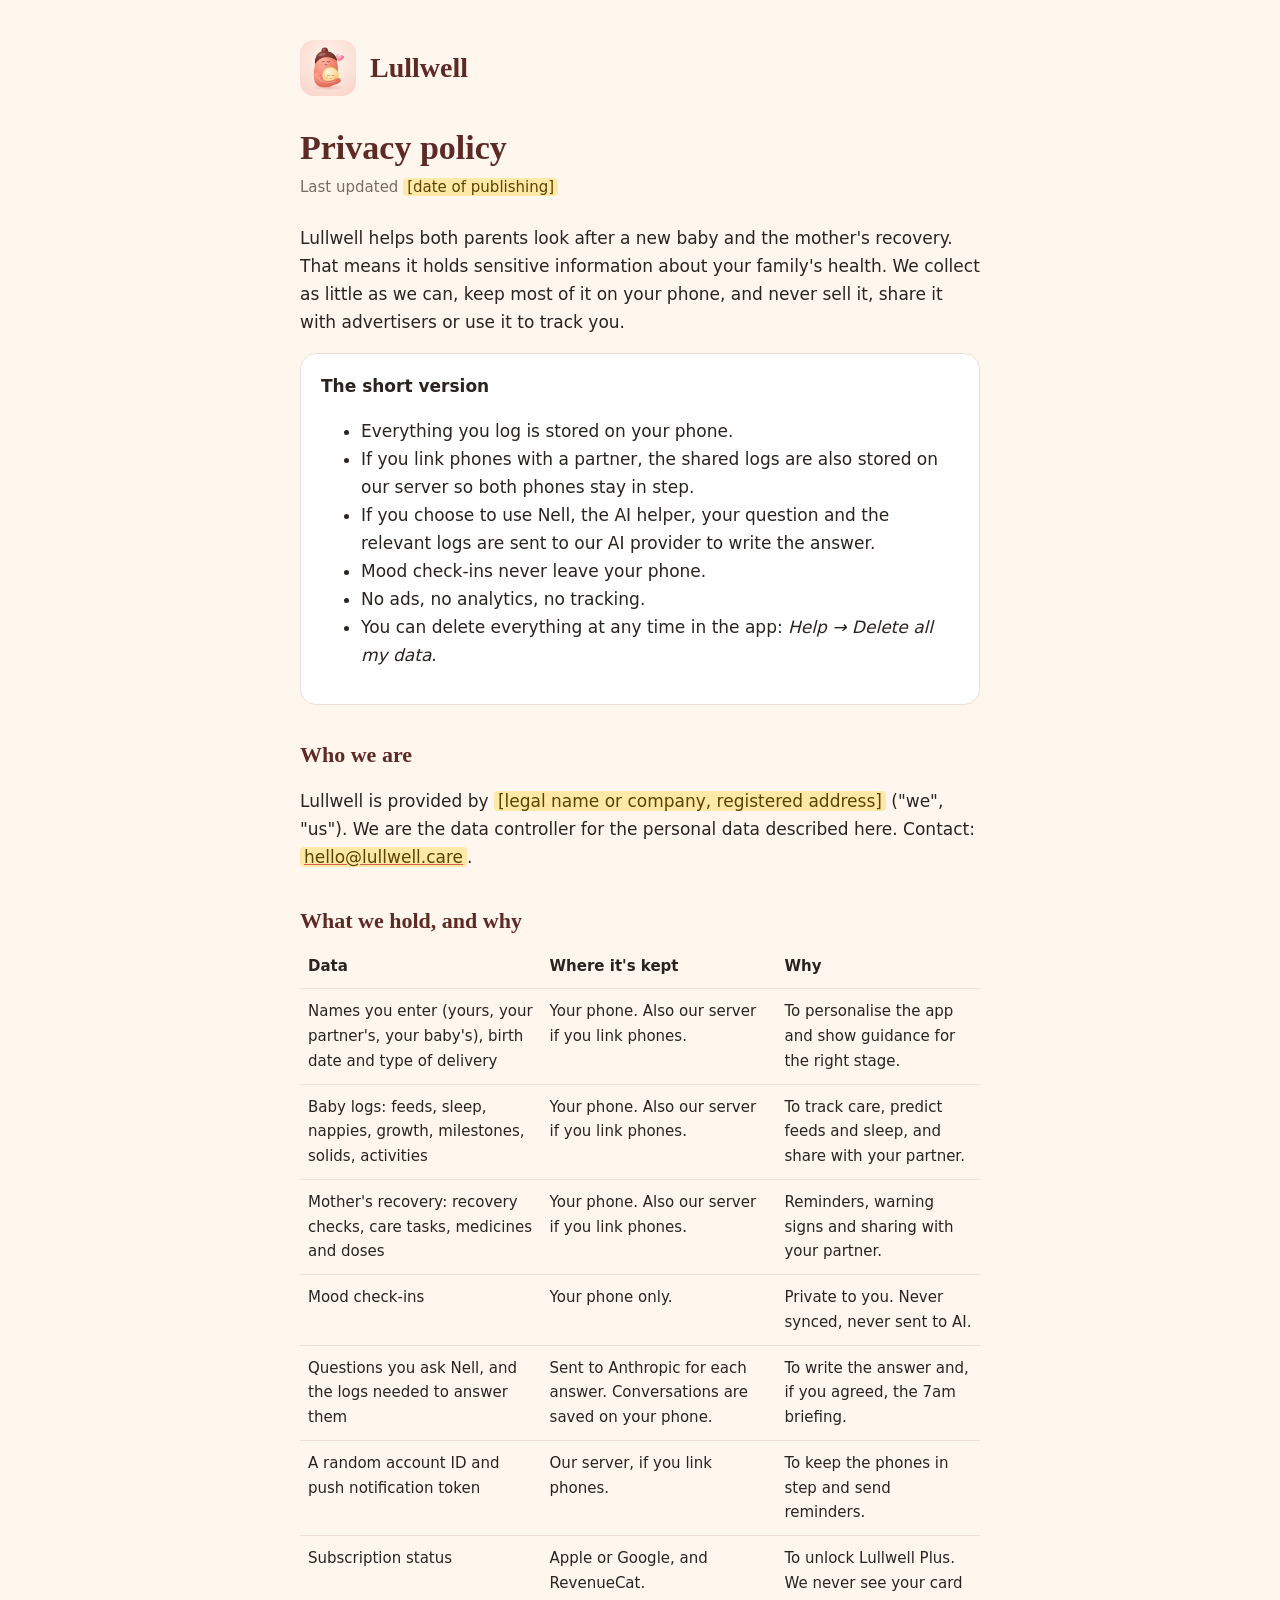
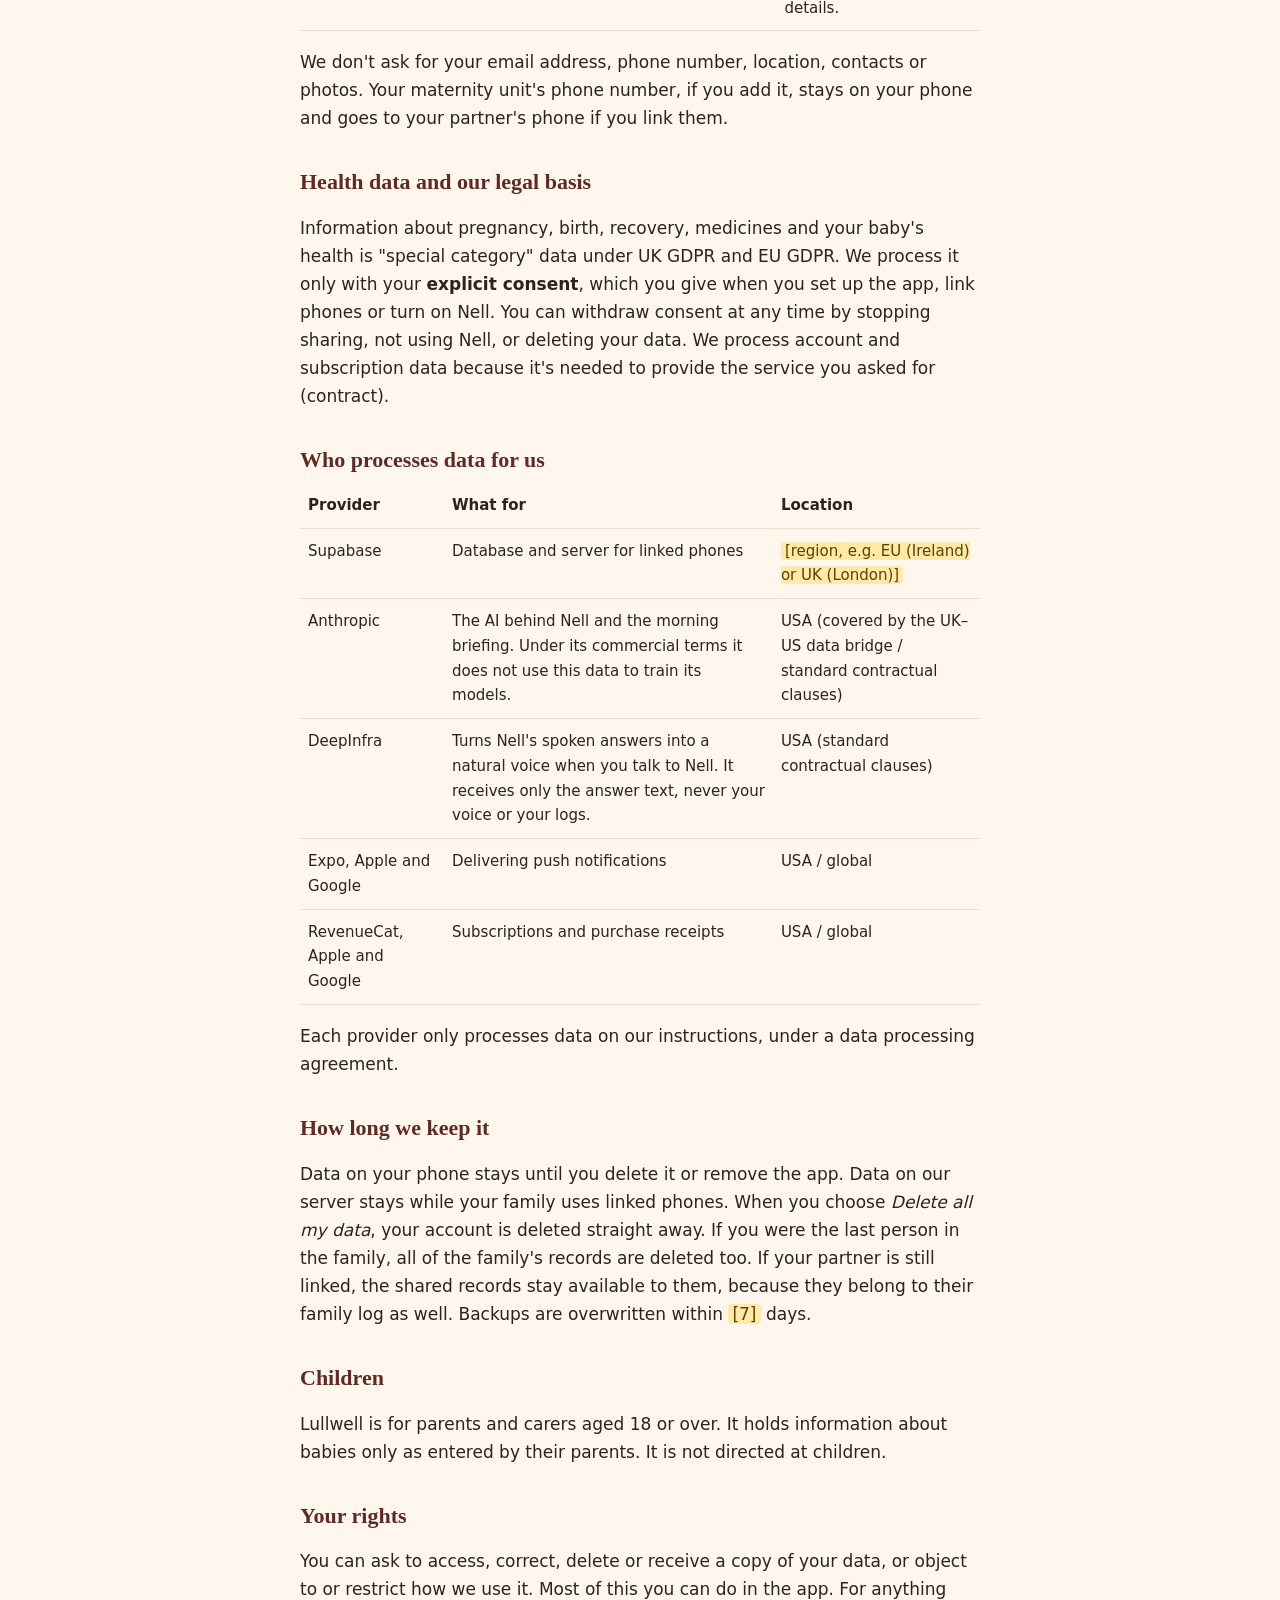
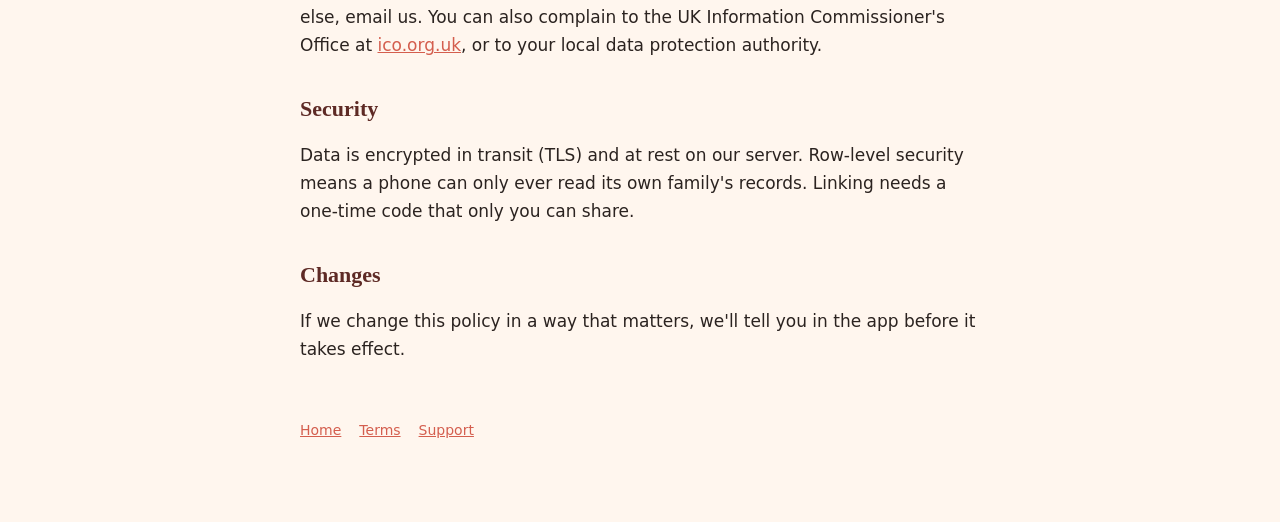
==== privacy.html @ 4de06dbb "Lullwell website" ====
<!doctype html>
<html lang="en-GB">
<head>
<meta charset="utf-8"><meta name="viewport" content="width=device-width, initial-scale=1">
<title>Privacy policy · Lullwell</title>
<link rel="icon" href="favicon.png"><link rel="stylesheet" href="style.css">
</head>
<body><main>
<header><img src="icon.png" alt=""><a href="./">Lullwell</a></header>
<h1>Privacy policy</h1>
<p class="meta">Last updated <span class="todo">[date of publishing]</span></p>

<p>Lullwell helps both parents look after a new baby and the mother's recovery. That means it holds sensitive information about your family's health. We collect as little as we can, keep most of it on your phone, and never sell it, share it with advertisers or use it to track you.</p>

<div class="card"><strong>The short version</strong>
<ul>
<li>Everything you log is stored on your phone.</li>
<li>If you link phones with a partner, the shared logs are also stored on our server so both phones stay in step.</li>
<li>If you choose to use Nell, the AI helper, your question and the relevant logs are sent to our AI provider to write the answer.</li>
<li>Mood check-ins never leave your phone.</li>
<li>No ads, no analytics, no tracking.</li>
<li>You can delete everything at any time in the app: <em>Help → Delete all my data</em>.</li>
</ul></div>

<h2>Who we are</h2>
<p>Lullwell is provided by <span class="todo">[legal name or company, registered address]</span> ("we", "us"). We are the data controller for the personal data described here. Contact: <a href="mailto:hello@lullwell.care"><span class="todo">hello@lullwell.care</span></a>.</p>

<h2>What we hold, and why</h2>
<table>
<tr><th>Data</th><th>Where it's kept</th><th>Why</th></tr>
<tr><td>Names you enter (yours, your partner's, your baby's), birth date and type of delivery</td><td>Your phone. Also our server if you link phones.</td><td>To personalise the app and show guidance for the right stage.</td></tr>
<tr><td>Baby logs: feeds, sleep, nappies, growth, milestones, solids, activities</td><td>Your phone. Also our server if you link phones.</td><td>To track care, predict feeds and sleep, and share with your partner.</td></tr>
<tr><td>Mother's recovery: recovery checks, care tasks, medicines and doses</td><td>Your phone. Also our server if you link phones.</td><td>Reminders, warning signs and sharing with your partner.</td></tr>
<tr><td>Mood check-ins</td><td>Your phone only.</td><td>Private to you. Never synced, never sent to AI.</td></tr>
<tr><td>Questions you ask Nell, and the logs needed to answer them</td><td>Sent to Anthropic for each answer. Conversations are saved on your phone.</td><td>To write the answer and, if you agreed, the 7am briefing.</td></tr>
<tr><td>A random account ID and push notification token</td><td>Our server, if you link phones.</td><td>To keep the phones in step and send reminders.</td></tr>
<tr><td>Subscription status</td><td>Apple or Google, and RevenueCat.</td><td>To unlock Lullwell Plus. We never see your card details.</td></tr>
</table>
<p>We don't ask for your email address, phone number, location, contacts or photos. Your maternity unit's phone number, if you add it, stays on your phone and goes to your partner's phone if you link them.</p>

<h2>Health data and our legal basis</h2>
<p>Information about pregnancy, birth, recovery, medicines and your baby's health is "special category" data under UK GDPR and EU GDPR. We process it only with your <strong>explicit consent</strong>, which you give when you set up the app, link phones or turn on Nell. You can withdraw consent at any time by stopping sharing, not using Nell, or deleting your data. We process account and subscription data because it's needed to provide the service you asked for (contract).</p>

<h2>Who processes data for us</h2>
<table>
<tr><th>Provider</th><th>What for</th><th>Location</th></tr>
<tr><td>Supabase</td><td>Database and server for linked phones</td><td><span class="todo">[region, e.g. EU (Ireland) or UK (London)]</span></td></tr>
<tr><td>Anthropic</td><td>The AI behind Nell and the morning briefing. Under its commercial terms it does not use this data to train its models.</td><td>USA (covered by the UK–US data bridge / standard contractual clauses)</td></tr>
<tr><td>DeepInfra</td><td>Turns Nell's spoken answers into a natural voice when you talk to Nell. It receives only the answer text, never your voice or your logs.</td><td>USA (standard contractual clauses)</td></tr>
<tr><td>Expo, Apple and Google</td><td>Delivering push notifications</td><td>USA / global</td></tr>
<tr><td>RevenueCat, Apple and Google</td><td>Subscriptions and purchase receipts</td><td>USA / global</td></tr>
</table>
<p>Each provider only processes data on our instructions, under a data processing agreement.</p>

<h2>How long we keep it</h2>
<p>Data on your phone stays until you delete it or remove the app. Data on our server stays while your family uses linked phones. When you choose <em>Delete all my data</em>, your account is deleted straight away. If you were the last person in the family, all of the family's records are deleted too. If your partner is still linked, the shared records stay available to them, because they belong to their family log as well. Backups are overwritten within <span class="todo">[7]</span> days.</p>

<h2>Children</h2>
<p>Lullwell is for parents and carers aged 18 or over. It holds information about babies only as entered by their parents. It is not directed at children.</p>

<h2>Your rights</h2>
<p>You can ask to access, correct, delete or receive a copy of your data, or object to or restrict how we use it. Most of this you can do in the app. For anything else, email us. You can also complain to the UK Information Commissioner's Office at <a href="https://ico.org.uk">ico.org.uk</a>, or to your local data protection authority.</p>

<h2>Security</h2>
<p>Data is encrypted in transit (TLS) and at rest on our server. Row-level security means a phone can only ever read its own family's records. Linking needs a one-time code that only you can share.</p>

<h2>Changes</h2>
<p>If we change this policy in a way that matters, we'll tell you in the app before it takes effect.</p>

<footer><a href="./">Home</a><a href="terms.html">Terms</a><a href="support.html">Support</a></footer>
</main></body>
</html>
---- style.css ----
:root { --bg: #FFF6EE; --ink: #5E2A25; --text: #2B2320; --muted: #7A6A64; --card: #FFFFFF; --line: #F1DDD3; --accent: #D45E4E; }
@media (prefers-color-scheme: dark) { :root { --bg: #16203A; --ink: #F7EEDF; --text: #EDE6DC; --muted: #AEB6C8; --card: #1E2A48; --line: #2B3B5C; --accent: #F2AC86; } }
* { box-sizing: border-box; }
body { margin: 0; background: var(--bg); color: var(--text); font: 17px/1.65 -apple-system, BlinkMacSystemFont, "Segoe UI", Inter, system-ui, sans-serif; }
main { max-width: 720px; margin: 0 auto; padding: 40px 20px 80px; }
header { display: flex; align-items: center; gap: 14px; margin-bottom: 32px; }
header img { width: 56px; height: 56px; border-radius: 14px; }
header a { color: var(--ink); text-decoration: none; font: 600 28px/1 "Fraunces", Georgia, serif; }
h1 { font: 600 34px/1.2 "Fraunces", Georgia, serif; color: var(--ink); margin: 0 0 6px; }
h2 { font: 600 22px/1.3 "Fraunces", Georgia, serif; color: var(--ink); margin: 36px 0 8px; }
.meta { color: var(--muted); font-size: 15px; margin: 0 0 24px; }
.card { background: var(--card); border: 1px solid var(--line); border-radius: 16px; padding: 18px 20px; margin: 16px 0; }
table { width: 100%; border-collapse: collapse; font-size: 15px; }
th, td { text-align: left; vertical-align: top; padding: 10px 8px; border-bottom: 1px solid var(--line); }
a { color: var(--accent); }
.todo { background: #FFE9A8; color: #5A4300; padding: 0 4px; border-radius: 4px; }
footer { margin-top: 56px; color: var(--muted); font-size: 14px; display: flex; gap: 18px; flex-wrap: wrap; }
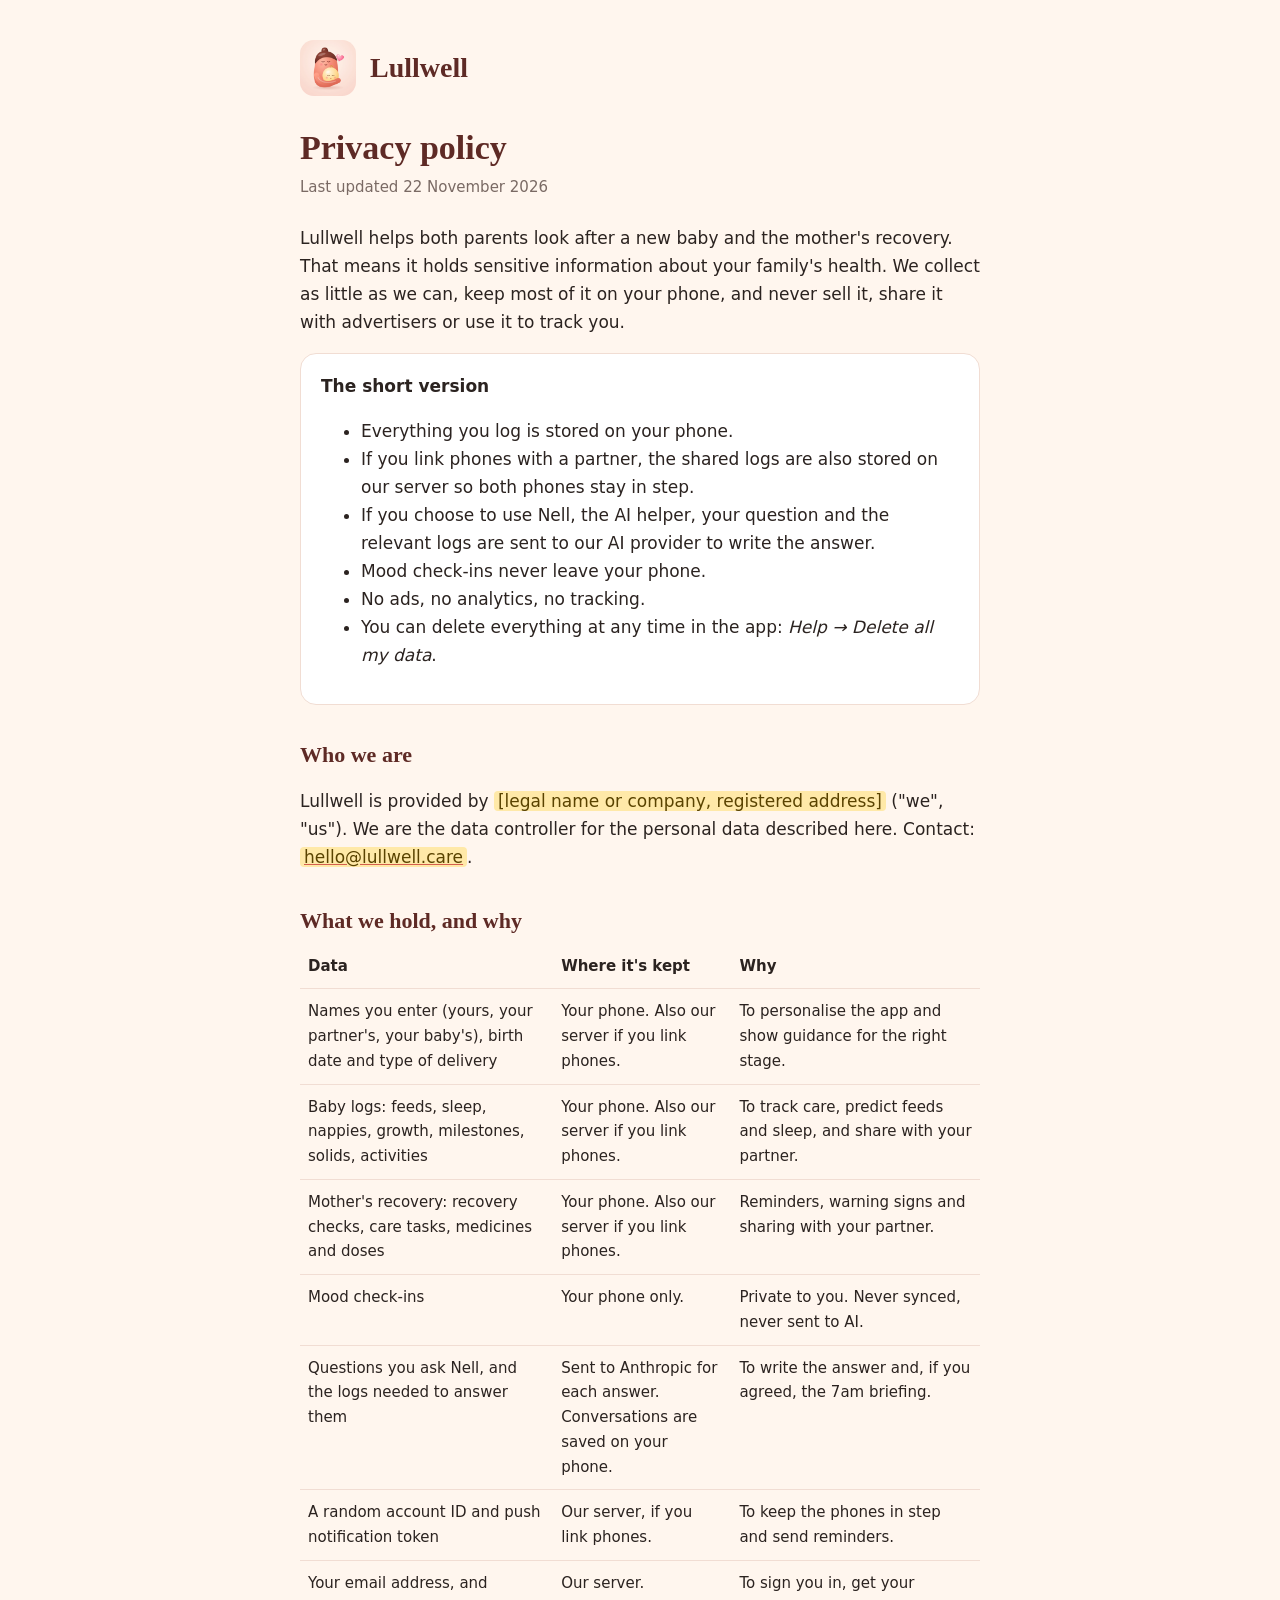
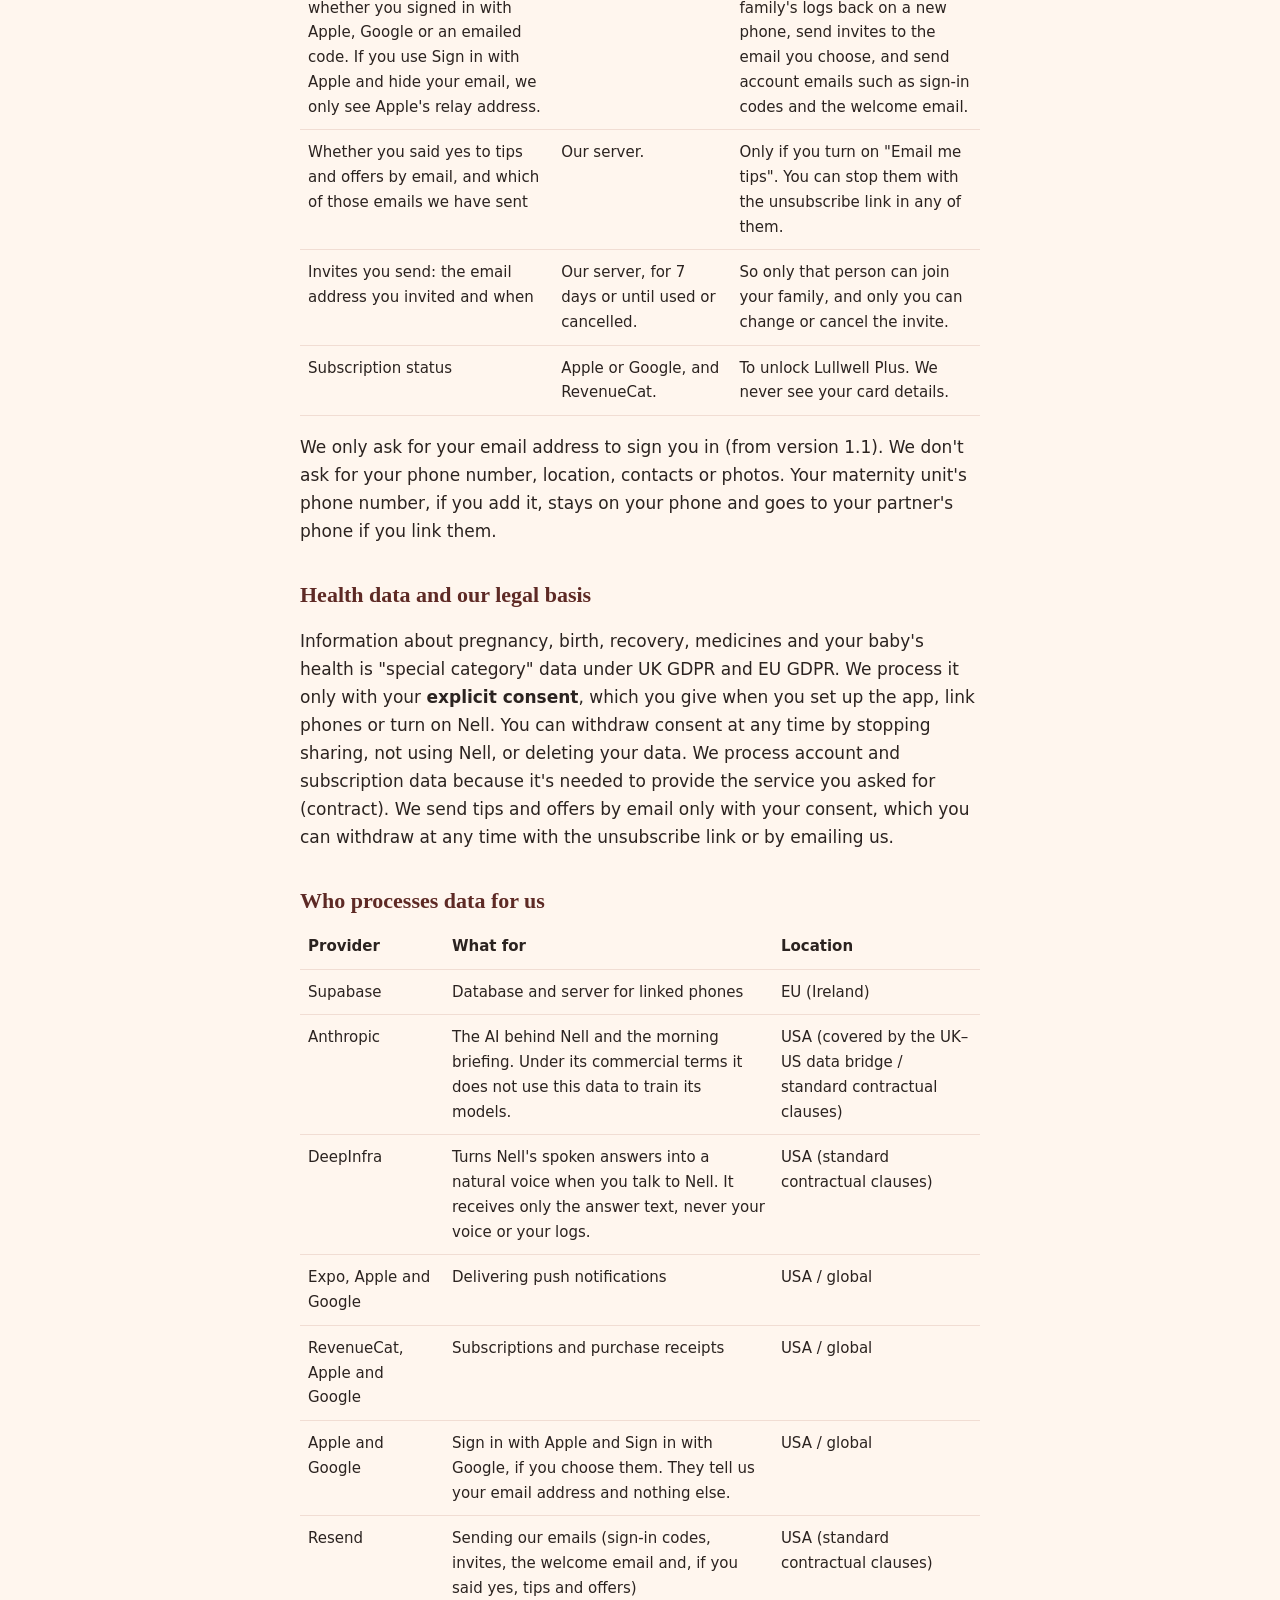
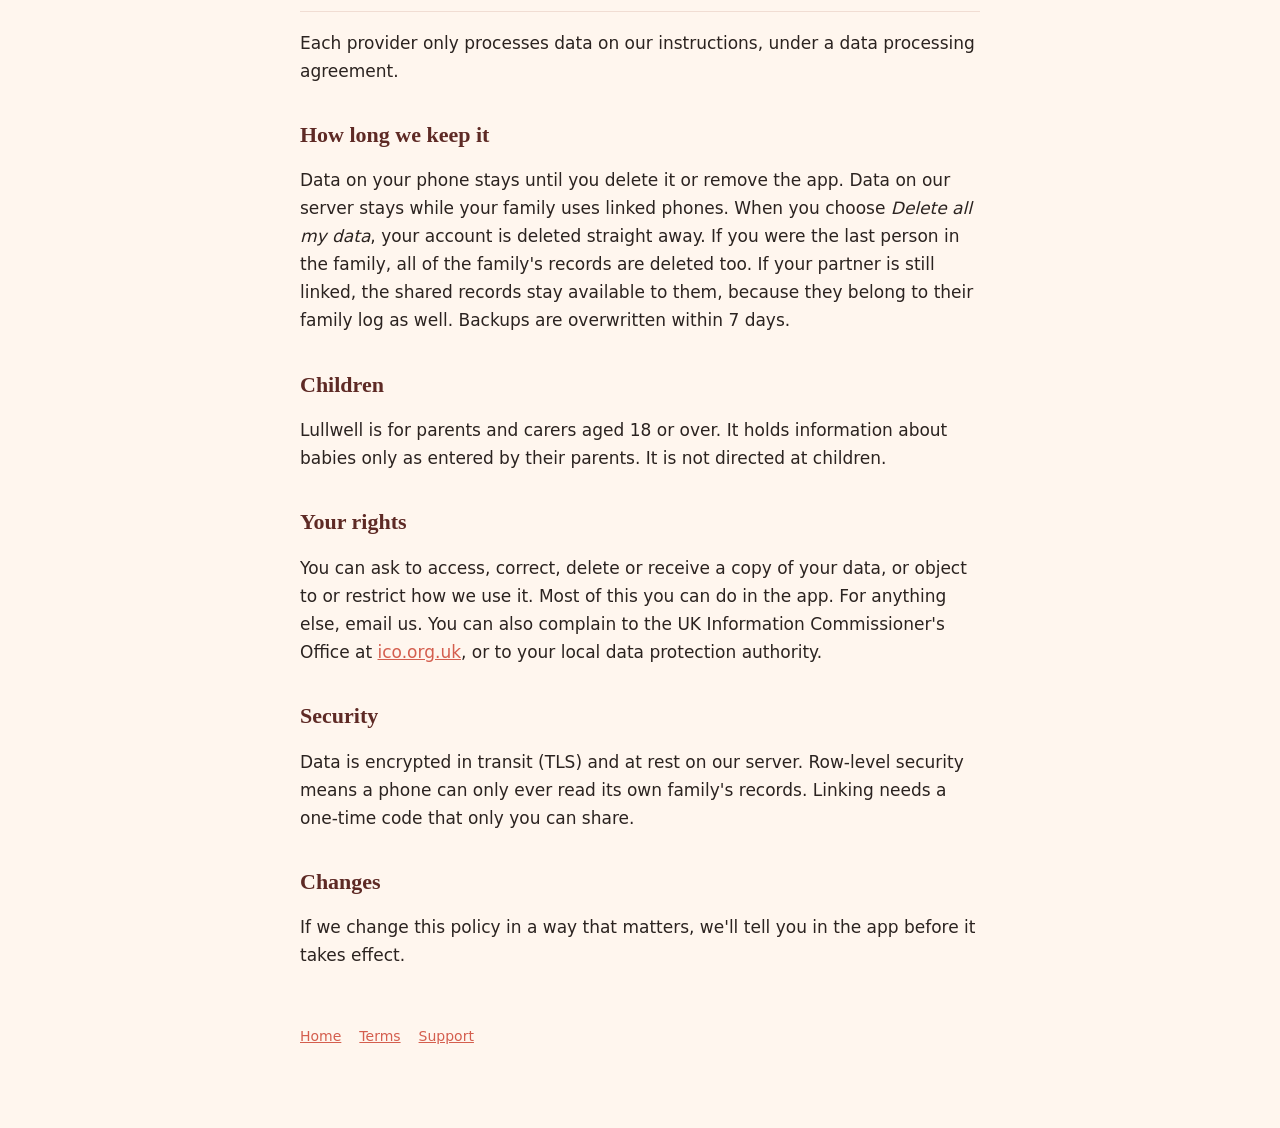
==== commit c871e06b: "docs: privacy policy covers accounts, sign-in and emails; fill dates and region Co-Authored-By: Clau" ====
--- a/privacy.html
+++ b/privacy.html
@@ -8,7 +8,7 @@
 <body><main>
 <header><img src="icon.png" alt=""><a href="./">Lullwell</a></header>
 <h1>Privacy policy</h1>
-<p class="meta">Last updated <span class="todo">[date of publishing]</span></p>
+<p class="meta">Last updated 22 November 2026</p>
 
 <p>Lullwell helps both parents look after a new baby and the mother's recovery. That means it holds sensitive information about your family's health. We collect as little as we can, keep most of it on your phone, and never sell it, share it with advertisers or use it to track you.</p>
 
@@ -34,26 +34,31 @@
 <tr><td>Mood check-ins</td><td>Your phone only.</td><td>Private to you. Never synced, never sent to AI.</td></tr>
 <tr><td>Questions you ask Nell, and the logs needed to answer them</td><td>Sent to Anthropic for each answer. Conversations are saved on your phone.</td><td>To write the answer and, if you agreed, the 7am briefing.</td></tr>
 <tr><td>A random account ID and push notification token</td><td>Our server, if you link phones.</td><td>To keep the phones in step and send reminders.</td></tr>
+<tr><td>Your email address, and whether you signed in with Apple, Google or an emailed code. If you use Sign in with Apple and hide your email, we only see Apple's relay address.</td><td>Our server.</td><td>To sign you in, get your family's logs back on a new phone, send invites to the email you choose, and send account emails such as sign-in codes and the welcome email.</td></tr>
+<tr><td>Whether you said yes to tips and offers by email, and which of those emails we have sent</td><td>Our server.</td><td>Only if you turn on "Email me tips". You can stop them with the unsubscribe link in any of them.</td></tr>
+<tr><td>Invites you send: the email address you invited and when</td><td>Our server, for 7 days or until used or cancelled.</td><td>So only that person can join your family, and only you can change or cancel the invite.</td></tr>
 <tr><td>Subscription status</td><td>Apple or Google, and RevenueCat.</td><td>To unlock Lullwell Plus. We never see your card details.</td></tr>
 </table>
-<p>We don't ask for your email address, phone number, location, contacts or photos. Your maternity unit's phone number, if you add it, stays on your phone and goes to your partner's phone if you link them.</p>
+<p>We only ask for your email address to sign you in (from version 1.1). We don't ask for your phone number, location, contacts or photos. Your maternity unit's phone number, if you add it, stays on your phone and goes to your partner's phone if you link them.</p>
 
 <h2>Health data and our legal basis</h2>
-<p>Information about pregnancy, birth, recovery, medicines and your baby's health is "special category" data under UK GDPR and EU GDPR. We process it only with your <strong>explicit consent</strong>, which you give when you set up the app, link phones or turn on Nell. You can withdraw consent at any time by stopping sharing, not using Nell, or deleting your data. We process account and subscription data because it's needed to provide the service you asked for (contract).</p>
+<p>Information about pregnancy, birth, recovery, medicines and your baby's health is "special category" data under UK GDPR and EU GDPR. We process it only with your <strong>explicit consent</strong>, which you give when you set up the app, link phones or turn on Nell. You can withdraw consent at any time by stopping sharing, not using Nell, or deleting your data. We process account and subscription data because it's needed to provide the service you asked for (contract). We send tips and offers by email only with your consent, which you can withdraw at any time with the unsubscribe link or by emailing us.</p>
 
 <h2>Who processes data for us</h2>
 <table>
 <tr><th>Provider</th><th>What for</th><th>Location</th></tr>
-<tr><td>Supabase</td><td>Database and server for linked phones</td><td><span class="todo">[region, e.g. EU (Ireland) or UK (London)]</span></td></tr>
+<tr><td>Supabase</td><td>Database and server for linked phones</td><td>EU (Ireland)</td></tr>
 <tr><td>Anthropic</td><td>The AI behind Nell and the morning briefing. Under its commercial terms it does not use this data to train its models.</td><td>USA (covered by the UK–US data bridge / standard contractual clauses)</td></tr>
 <tr><td>DeepInfra</td><td>Turns Nell's spoken answers into a natural voice when you talk to Nell. It receives only the answer text, never your voice or your logs.</td><td>USA (standard contractual clauses)</td></tr>
 <tr><td>Expo, Apple and Google</td><td>Delivering push notifications</td><td>USA / global</td></tr>
 <tr><td>RevenueCat, Apple and Google</td><td>Subscriptions and purchase receipts</td><td>USA / global</td></tr>
+<tr><td>Apple and Google</td><td>Sign in with Apple and Sign in with Google, if you choose them. They tell us your email address and nothing else.</td><td>USA / global</td></tr>
+<tr><td>Resend</td><td>Sending our emails (sign-in codes, invites, the welcome email and, if you said yes, tips and offers)</td><td>USA (standard contractual clauses)</td></tr>
 </table>
 <p>Each provider only processes data on our instructions, under a data processing agreement.</p>
 
 <h2>How long we keep it</h2>
-<p>Data on your phone stays until you delete it or remove the app. Data on our server stays while your family uses linked phones. When you choose <em>Delete all my data</em>, your account is deleted straight away. If you were the last person in the family, all of the family's records are deleted too. If your partner is still linked, the shared records stay available to them, because they belong to their family log as well. Backups are overwritten within <span class="todo">[7]</span> days.</p>
+<p>Data on your phone stays until you delete it or remove the app. Data on our server stays while your family uses linked phones. When you choose <em>Delete all my data</em>, your account is deleted straight away. If you were the last person in the family, all of the family's records are deleted too. If your partner is still linked, the shared records stay available to them, because they belong to their family log as well. Backups are overwritten within 7 days.</p>
 
 <h2>Children</h2>
 <p>Lullwell is for parents and carers aged 18 or over. It holds information about babies only as entered by their parents. It is not directed at children.</p>
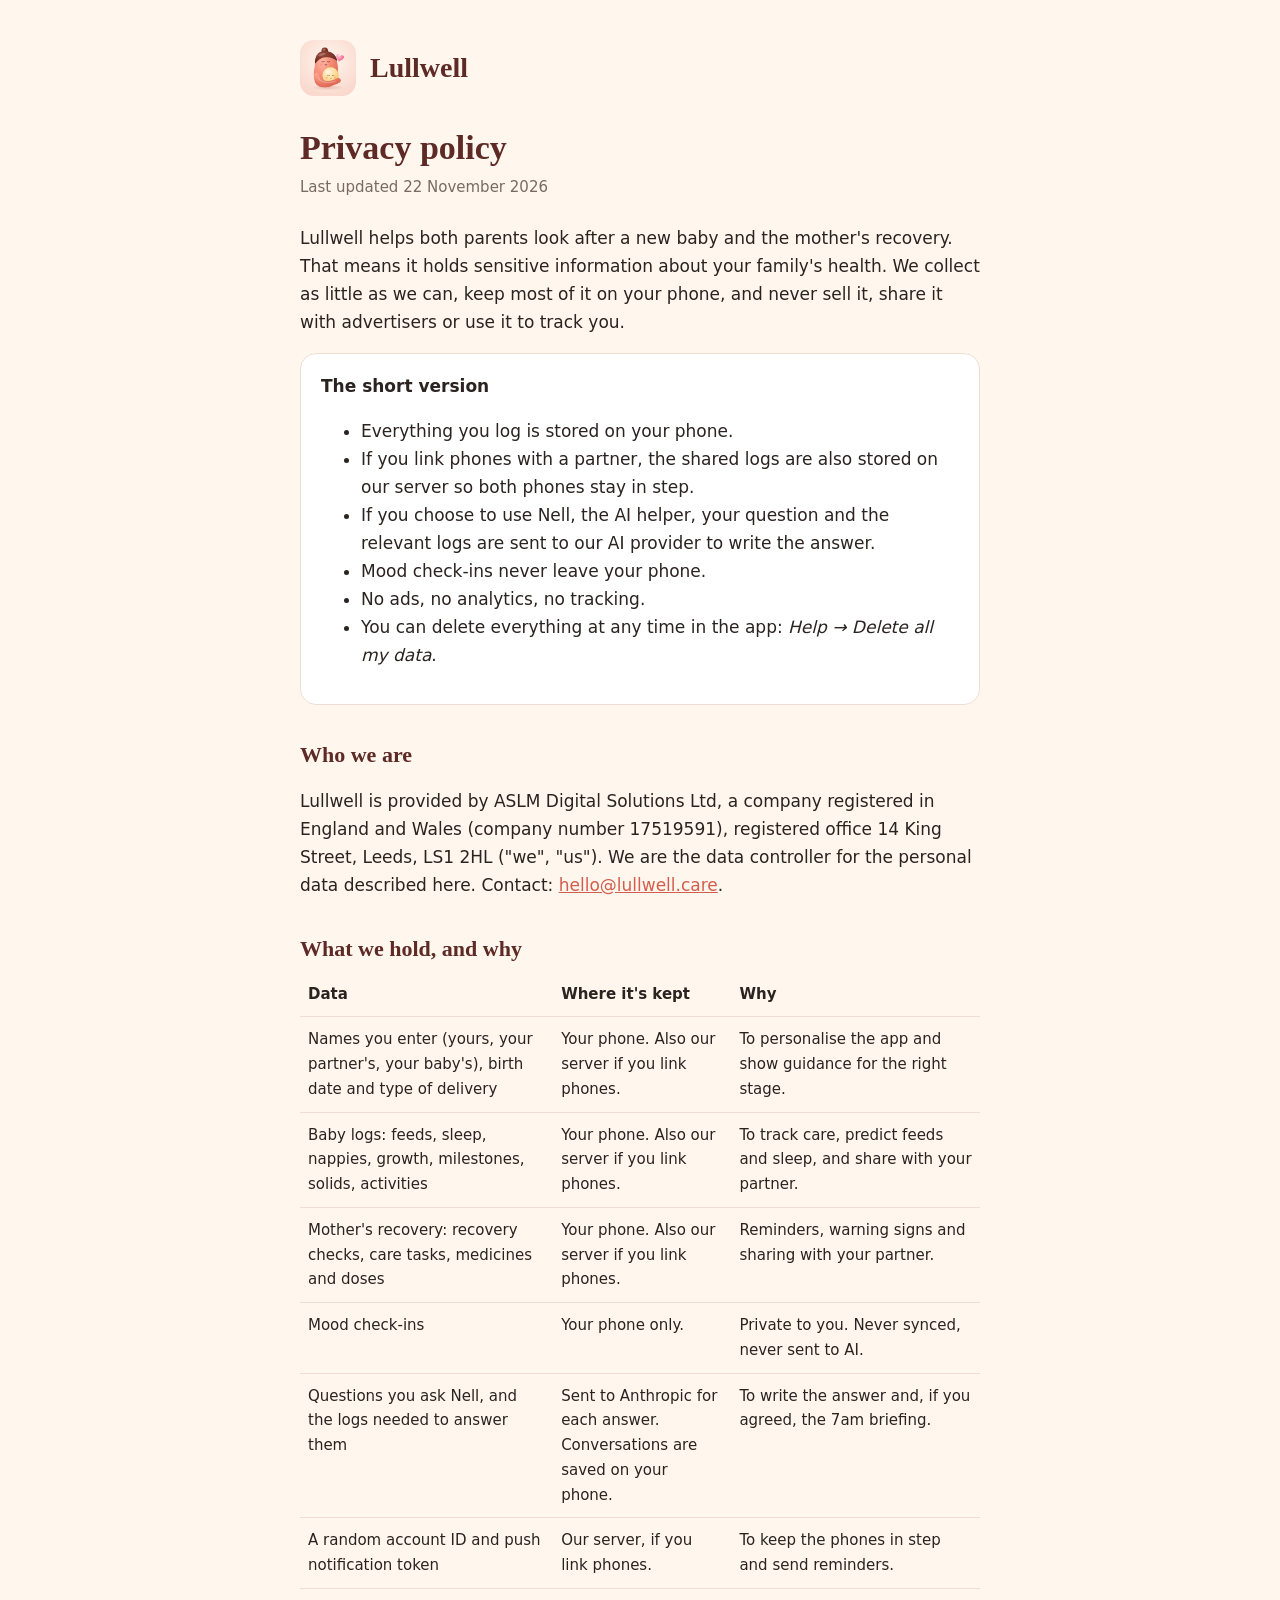
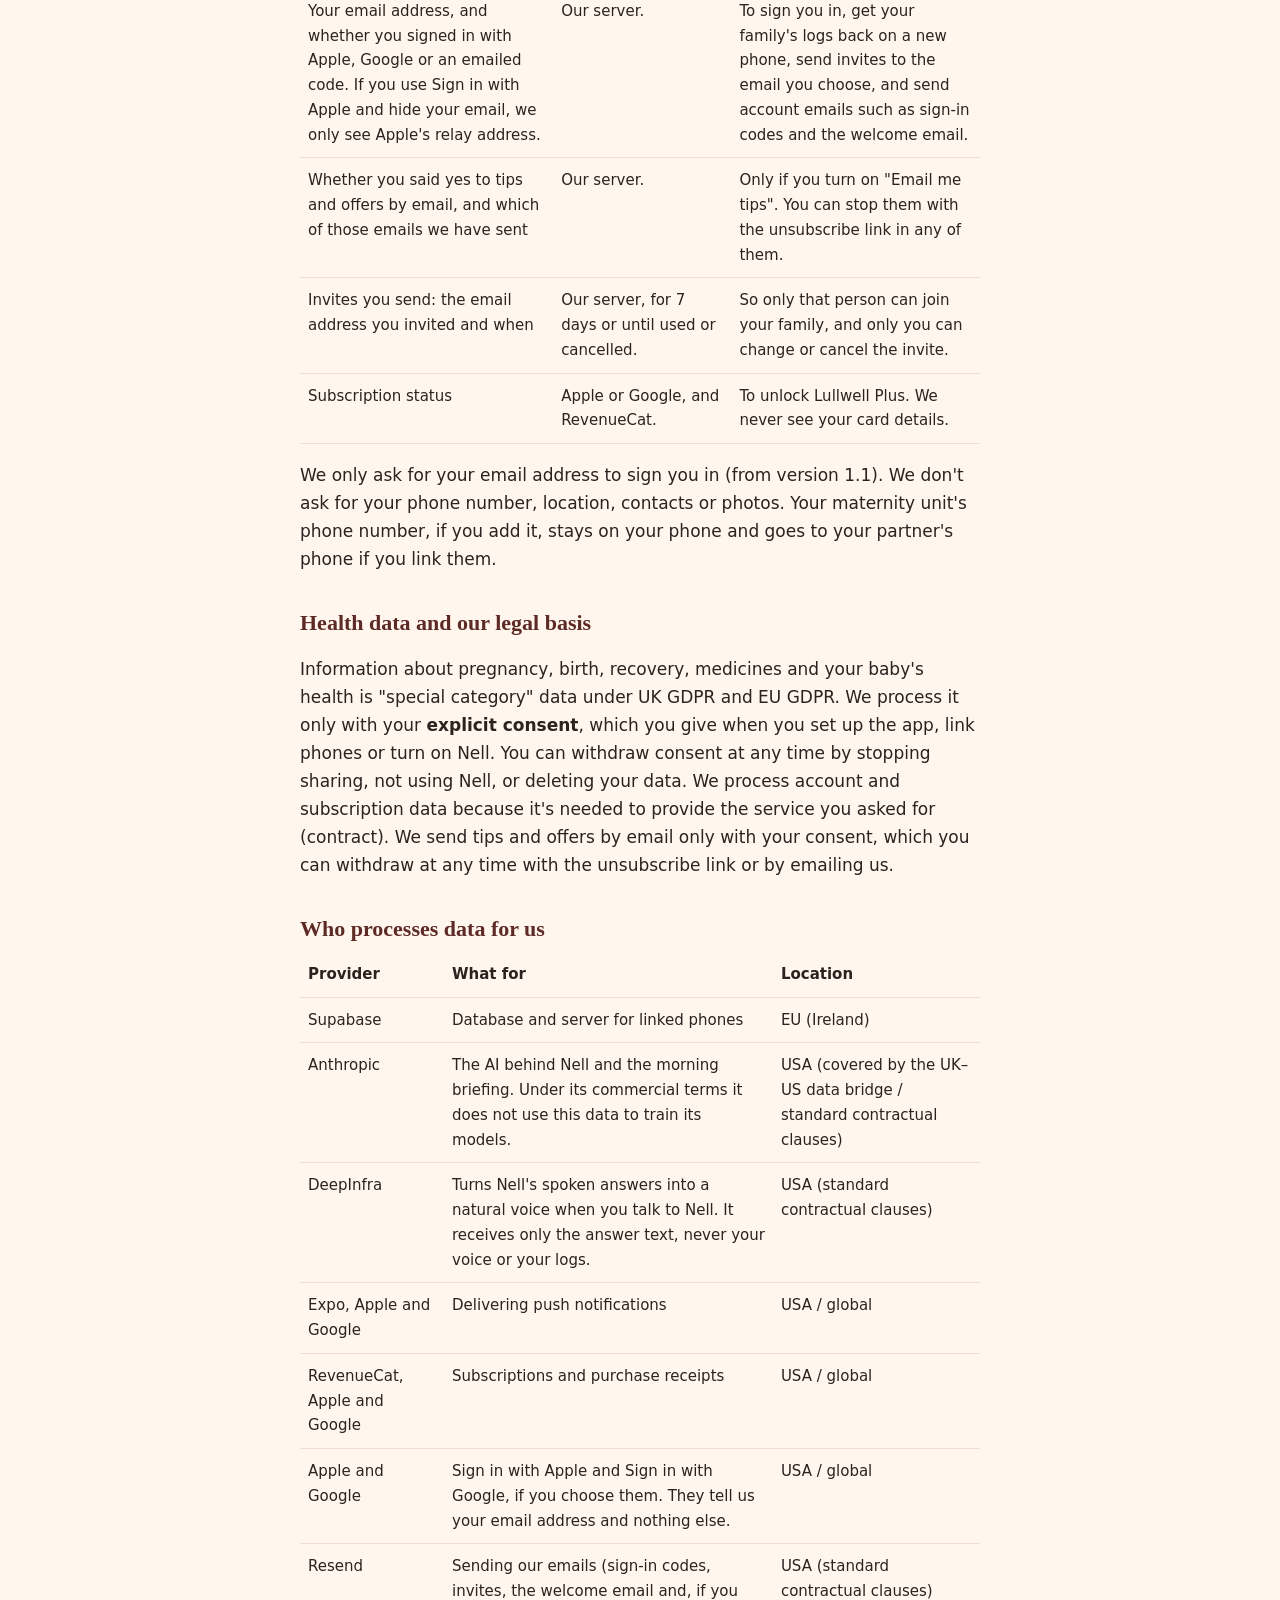
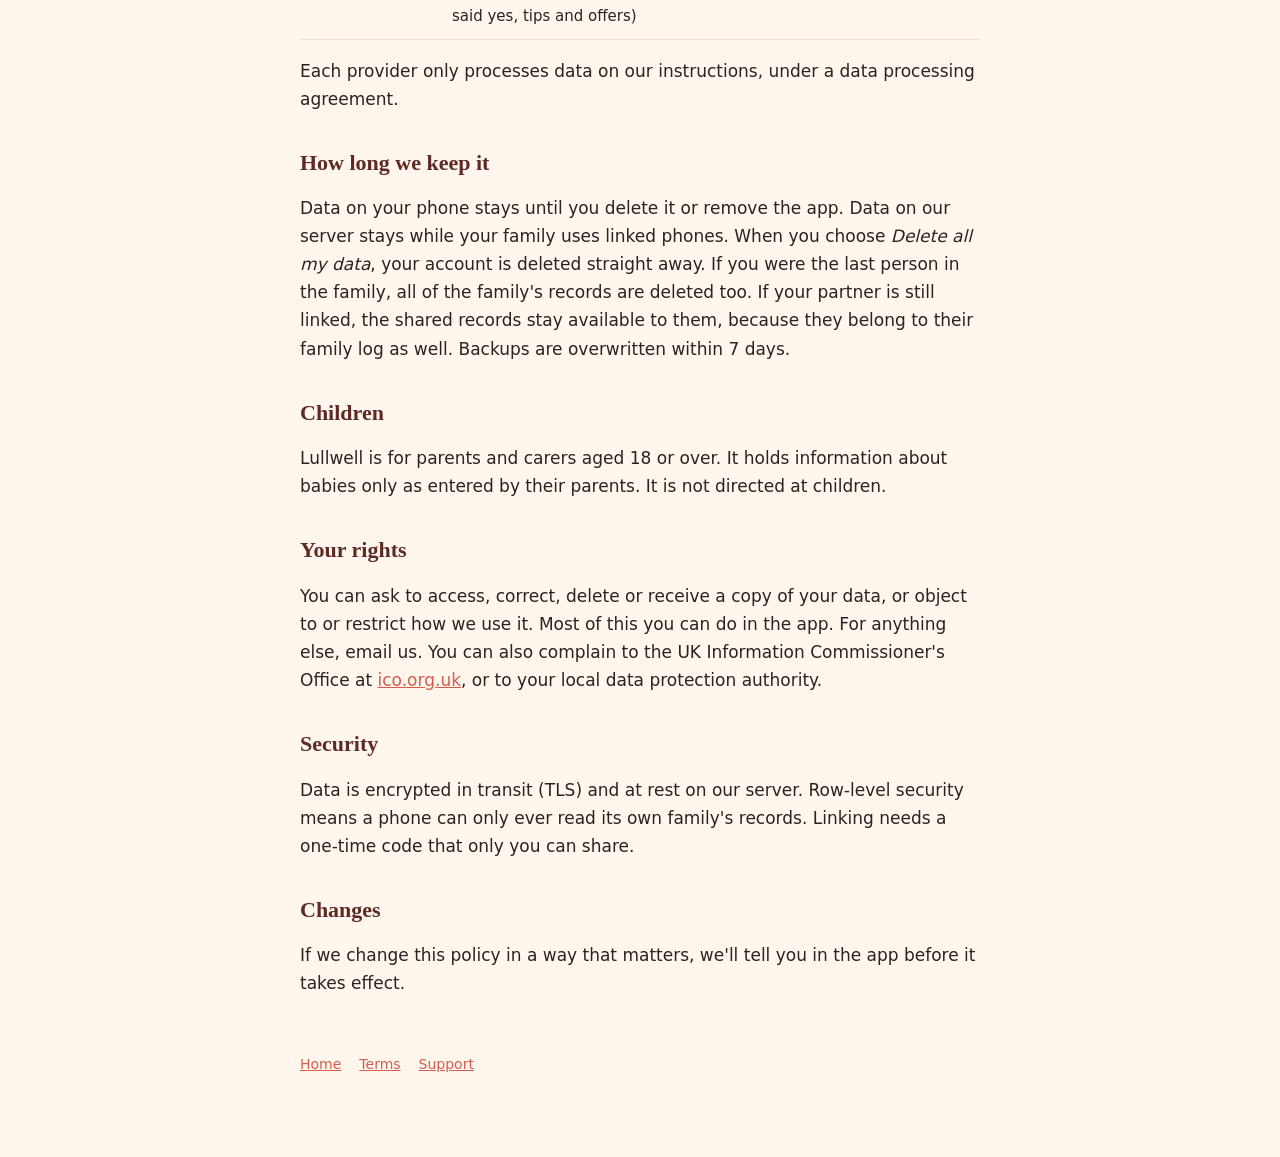
==== commit f1f34e20: "docs: name ASLM Digital Solutions Ltd as provider in privacy, terms and footer Co-Authored-By: Claud" ====
--- a/privacy.html
+++ b/privacy.html
@@ -23,7 +23,7 @@
 </ul></div>
 
 <h2>Who we are</h2>
-<p>Lullwell is provided by <span class="todo">[legal name or company, registered address]</span> ("we", "us"). We are the data controller for the personal data described here. Contact: <a href="mailto:hello@lullwell.care"><span class="todo">hello@lullwell.care</span></a>.</p>
+<p>Lullwell is provided by ASLM Digital Solutions Ltd, a company registered in England and Wales (company number 17519591), registered office 14 King Street, Leeds, LS1 2HL ("we", "us"). We are the data controller for the personal data described here. Contact: <a href="mailto:hello@lullwell.care">hello@lullwell.care</a>.</p>
 
 <h2>What we hold, and why</h2>
 <table>
